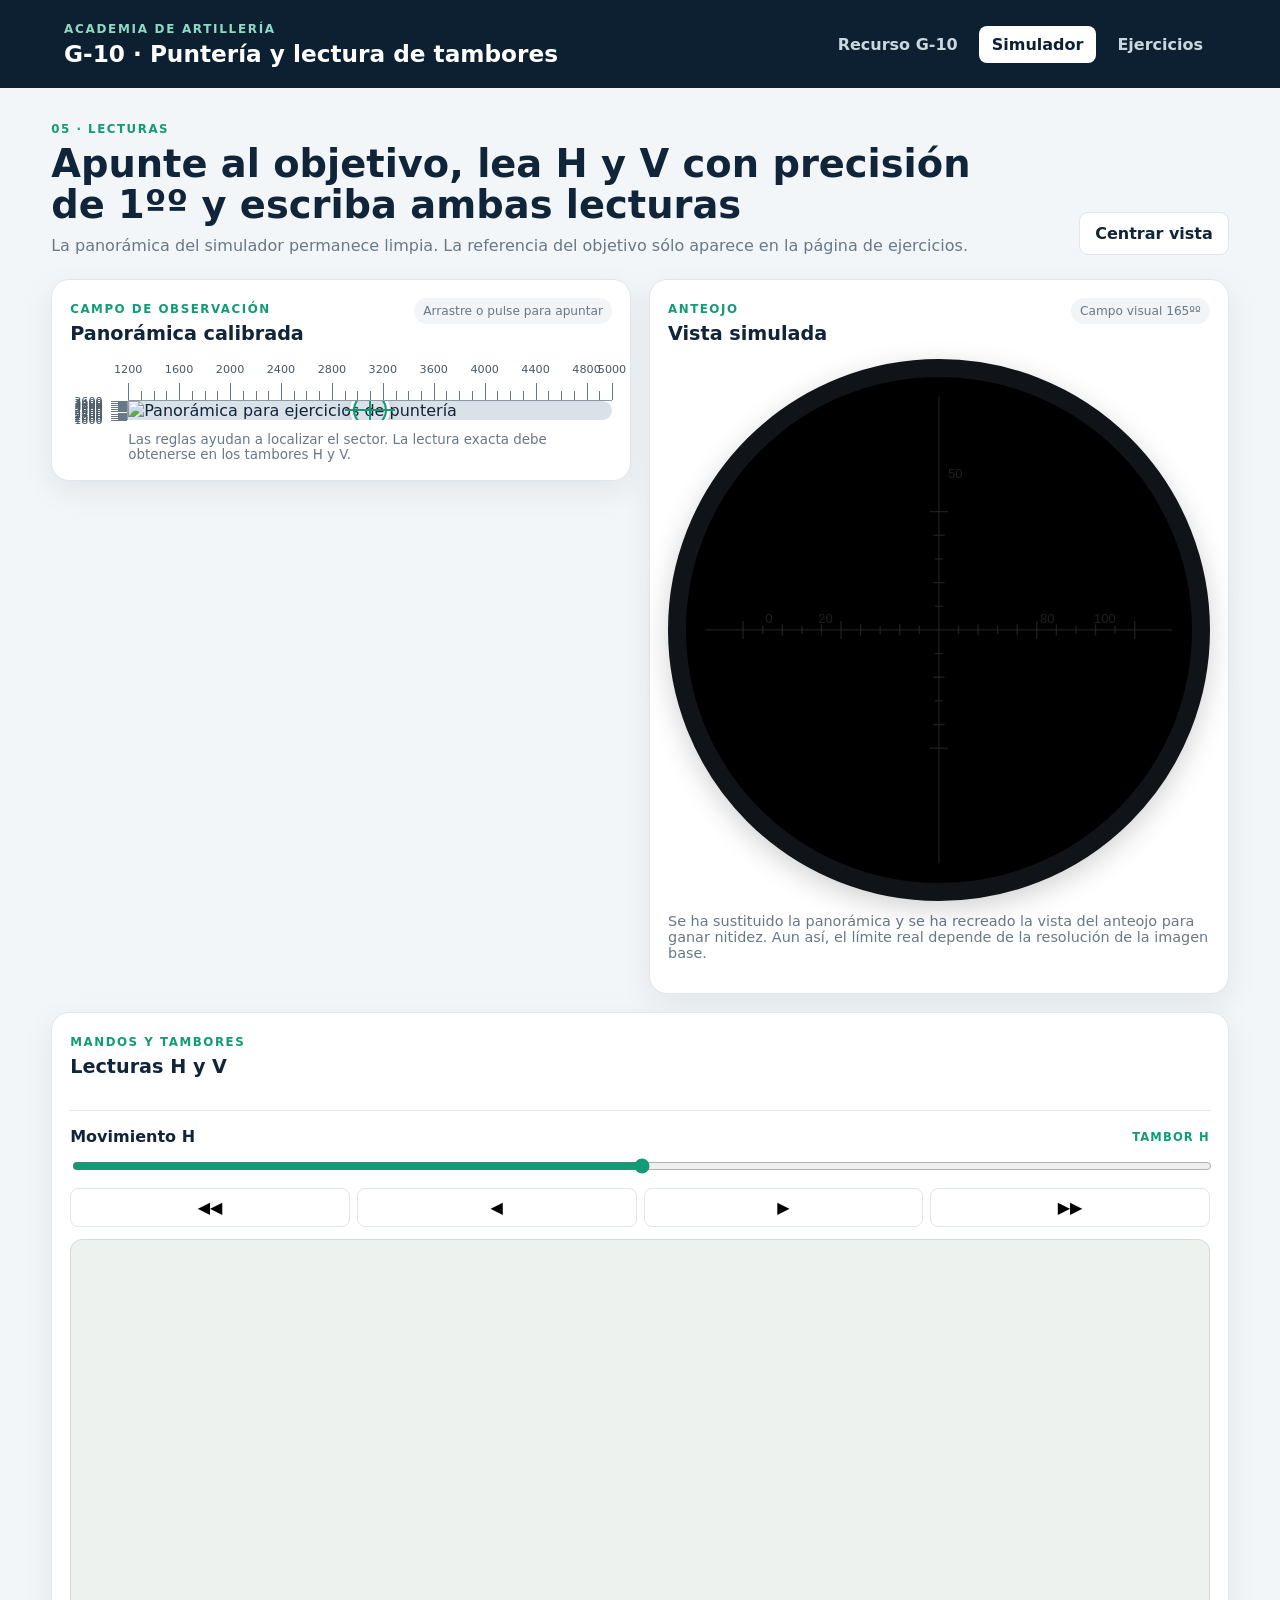
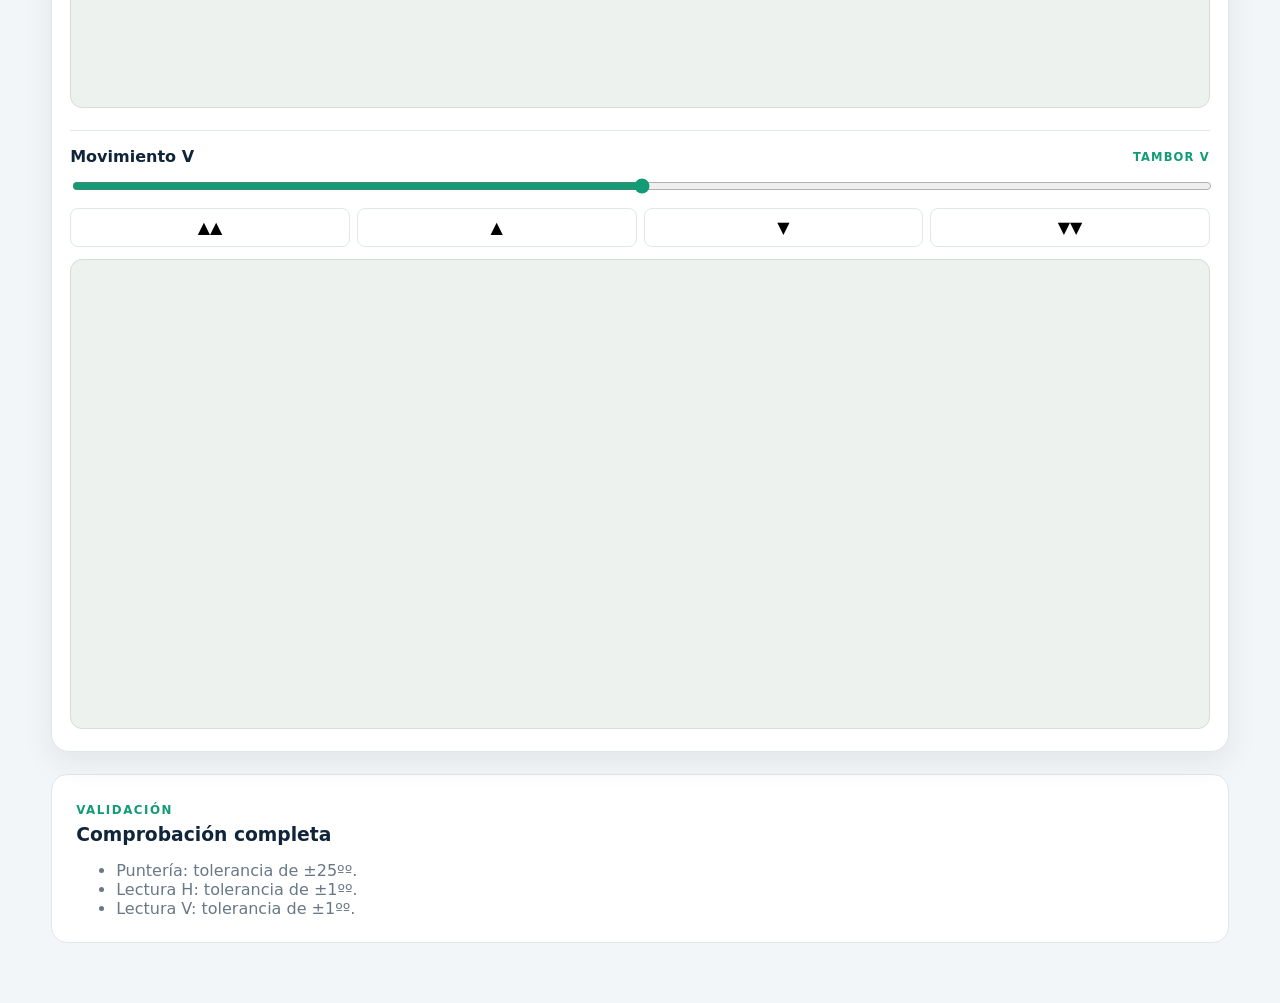
==== practica/index.html @ 2684e85e "Fase 2" ====
<!doctype html>
<html lang="es">
<head>
  <meta charset="utf-8">
  <meta name="viewport" content="width=device-width, initial-scale=1">
  <title>Goniómetro Wild G-10 · Práctica de lecturas</title>
  <link rel="stylesheet" href="styles.css">
</head>
<body>
<header class="topbar">
  <div>
    <p>Academia de Artillería</p>
    <h1>G-10 · Puntería y lectura de tambores</h1>
  </div>
  <nav>
    <a href="../index.html">Recurso G-10</a>
    <a class="active" href="index.html">Simulador</a>
    <a href="ejercicios.html">Ejercicios</a>
  </nav>
</header>

<main>
  <section class="intro">
    <div>
      <span class="eyebrow">05 · LECTURAS</span>
      <h2>Apunte al objetivo, lea H y V con precisión de 1ºº y escriba ambas lecturas</h2>
      <p>La panorámica del simulador permanece limpia. La referencia del objetivo sólo aparece en la página de ejercicios.</p>
    </div>
    <button id="resetButton" class="secondary">Centrar vista</button>
  </section>

  <section id="exerciseBanner" class="exercise-banner hidden">
    <div class="exercise-copy">
      <span class="eyebrow">EJERCICIO ACTIVO</span>
      <h3 id="exerciseName"></h3>
      <p id="exerciseDescription"></p>
    </div>

    <form id="answerForm" class="answer-form" novalidate>
      <label>Lectura H
        <input id="answerH" type="number" inputmode="numeric" min="1200" max="5000" placeholder="0000" required>
      </label>
      <label>Lectura V
        <input id="answerV" type="number" inputmode="numeric" min="1800" max="3600" placeholder="0000" required>
      </label>
      <button class="primary" type="submit">Comprobar</button>
      <a href="ejercicios.html" class="secondary">Cambiar ejercicio</a>
    </form>

    <p id="exerciseFeedback" class="feedback" aria-live="polite"></p>
  </section>

  <section class="simulator-grid">
    <article class="panel panorama-panel">
      <div class="panel-heading">
        <div><span class="eyebrow">CAMPO DE OBSERVACIÓN</span><h3>Panorámica calibrada</h3></div>
        <span class="hint">Arrastre o pulse para apuntar</span>
      </div>

      <div class="calibrated-panorama">
        <div id="horizontalRuler" class="horizontal-ruler" aria-hidden="true"></div>
        <div id="verticalRuler" class="vertical-ruler" aria-hidden="true"></div>
        <div class="panorama-wrap" id="panoramaWrap">
          <img id="panoramaImage" src="assets/panorama_campo.jpg" alt="Panorámica para ejercicios de puntería">
          <div class="aim-marker" id="aimMarker" aria-hidden="true"></div>
        </div>
      </div>
      <p class="panorama-note">Las reglas ayudan a localizar el sector. La lectura exacta debe obtenerse en los tambores H y V.</p>
    </article>

    <article class="panel visor-panel">
      <div class="panel-heading">
        <div><span class="eyebrow">ANTEOJO</span><h3>Vista simulada</h3></div>
        <span class="hint">Campo visual 165ºº</span>
      </div>

      <div class="eyepiece">
        <canvas id="scopeCanvas" width="620" height="620"></canvas>
        <svg class="reticle" viewBox="0 0 620 620" aria-label="Retícula del anteojo">
          <line x1="310" y1="24" x2="310" y2="596"/>
          <line x1="24" y1="310" x2="596" y2="310"/>
          <g id="verticalTicks"></g>
          <g id="horizontalTicks"></g>
          <text x="321" y="124">50</text>
          <text x="97" y="302">0</text>
          <text x="162" y="302">20</text>
          <text x="434" y="302">80</text>
          <text x="500" y="302">100</text>
        </svg>
      </div>
      <p class="scope-note">Se ha sustituido la panorámica y se ha recreado la vista del anteojo para ganar nitidez. Aun así, el límite real depende de la resolución de la imagen base.</p>
    </article>

    <article class="panel controls-panel">
      <div class="panel-heading">
        <div><span class="eyebrow">MANDOS Y TAMBORES</span><h3>Lecturas H y V</h3></div>
      </div>

      <div class="control-block">
        <div class="control-title"><label for="directionRange">Movimiento H</label><span>Tambor H</span></div>
        <input id="directionRange" type="range" min="1200" max="5000" value="3100" step="1">
        <div class="button-row">
          <button type="button" data-axis="x" data-step="-20">◀◀</button>
          <button type="button" data-axis="x" data-step="-1">◀</button>
          <button type="button" data-axis="x" data-step="1">▶</button>
          <button type="button" data-axis="x" data-step="20">▶▶</button>
        </div>
        <canvas id="drumH" class="drum-canvas" width="560" height="230" aria-label="Tambor horizontal"></canvas>
      </div>

      <div class="control-block">
        <div class="control-title"><label for="elevationRange">Movimiento V</label><span>Tambor V</span></div>
        <input id="elevationRange" type="range" min="1800" max="3600" value="2700" step="1">
        <div class="button-row">
          <button type="button" data-axis="y" data-step="20">▲▲</button>
          <button type="button" data-axis="y" data-step="1">▲</button>
          <button type="button" data-axis="y" data-step="-1">▼</button>
          <button type="button" data-axis="y" data-step="-20">▼▼</button>
        </div>
        <canvas id="drumV" class="drum-canvas" width="560" height="230" aria-label="Tambor vertical"></canvas>
      </div>
    </article>
  </section>

  <section class="method-note">
    <span class="eyebrow">VALIDACIÓN</span>
    <h3>Comprobación completa</h3>
    <ul>
      <li>Puntería: tolerancia de ±25ºº.</li>
      <li>Lectura H: tolerancia de ±1ºº.</li>
      <li>Lectura V: tolerancia de ±1ºº.</li>
    </ul>
  </section>
</main>

<script src="data.js"></script>
<script src="simulator.js"></script>
</body>
</html>
---- practica/styles.css ----
:root{
  --nav:#0d2032; --green:#139b76; --bg:#f3f6f8; --surface:#fff; --ink:#10243a;
  --muted:#687887; --line:#dfe7ec; --danger:#b94739; --shadow:0 10px 30px rgba(16,36,58,.08)
}
*{box-sizing:border-box}
body{margin:0;font-family:Inter,ui-sans-serif,system-ui,-apple-system,"Segoe UI",sans-serif;background:var(--bg);color:var(--ink)}
button,input{font:inherit}
a{text-decoration:none;color:inherit}
.topbar{min-height:88px;display:flex;align-items:center;justify-content:space-between;padding:0 clamp(20px,5vw,70px);background:var(--nav);color:#fff}
.topbar p{margin:0;color:#91d9c3;font-size:.75rem;letter-spacing:.14em;text-transform:uppercase;font-weight:800}
.topbar h1{margin:4px 0 0;font-size:1.45rem}
.topbar nav{display:flex;gap:8px}
.topbar nav a{padding:9px 13px;border-radius:8px;color:#cbd7df;font-weight:800}
.topbar nav a.active,.topbar nav a:hover{background:#fff;color:var(--nav)}

main{padding:30px clamp(18px,4vw,56px) 60px}
.intro{display:flex;justify-content:space-between;gap:24px;align-items:end;margin-bottom:24px}
.intro h2{font-size:clamp(1.8rem,3vw,3rem);line-height:1.08;margin:6px 0 10px;max-width:980px}
.intro p{margin:0;color:var(--muted);max-width:940px}
.eyebrow{color:var(--green);font-size:.74rem;letter-spacing:.13em;text-transform:uppercase;font-weight:900}
.primary,.secondary{display:inline-flex;align-items:center;justify-content:center;border-radius:9px;padding:11px 15px;font-weight:800;cursor:pointer}
.primary{border:1px solid var(--green);background:var(--green);color:#fff}
.secondary{border:1px solid var(--line);background:#fff;color:var(--ink)}

.exercise-banner{display:grid;grid-template-columns:minmax(260px,1fr) minmax(420px,auto);gap:18px;align-items:end;margin-bottom:18px;padding:20px;border:1px solid #bfe3d8;border-left:5px solid var(--green);border-radius:14px;background:#f3fbf8}
.exercise-banner.hidden{display:none}
.exercise-copy h3{margin:4px 0}
.exercise-copy p{margin:5px 0 0;color:var(--muted)}
.answer-form{display:grid;grid-template-columns:130px 130px auto auto;gap:9px;align-items:end}
.answer-form label{display:flex;flex-direction:column;gap:6px;font-size:.78rem;font-weight:800}
.answer-form input{padding:11px 12px;border:1px solid #c9d4dd;border-radius:9px;background:#fff}
.feedback{grid-column:1/-1;margin:4px 0 0;font-weight:800}
.feedback.success{color:#087455}
.feedback.error{color:var(--danger)}

.simulator-grid{display:grid;grid-template-columns:1.25fr .9fr .9fr;gap:18px;align-items:start}
.panel{background:var(--surface);border:1px solid var(--line);border-radius:18px;box-shadow:var(--shadow);padding:18px}
.panel-heading{display:flex;align-items:start;justify-content:space-between;gap:16px;margin-bottom:14px}
.panel-heading h3{margin:5px 0 0;font-size:1.2rem}
.hint{font-size:.76rem;color:var(--muted);background:#f2f5f7;padding:6px 9px;border-radius:999px}

.calibrated-panorama{position:relative;padding:42px 0 0 58px}
.panorama-wrap{position:relative;overflow:hidden;border-radius:0 12px 12px 0;background:#d9e2e8;cursor:crosshair;touch-action:none}
.panorama-wrap img{width:100%;display:block;user-select:none;pointer-events:none}
.horizontal-ruler{position:absolute;left:58px;right:0;top:0;height:42px;border-bottom:1px solid #8b9aa6}
.vertical-ruler{position:absolute;left:0;top:42px;bottom:0;width:58px;border-right:1px solid #8b9aa6}
.ruler-tick{position:absolute;background:#677886}
.horizontal-ruler .ruler-tick{bottom:0;width:1px}
.vertical-ruler .ruler-tick{right:0;height:1px}
.ruler-label{position:absolute;color:#475866;font-size:.7rem;transform:translateX(-50%)}
.horizontal-ruler .ruler-label{top:4px}
.vertical-ruler .ruler-label{left:4px;transform:translateY(-50%)}
.aim-marker{position:absolute;width:34px;height:34px;border:2px solid var(--green);border-radius:50%;transform:translate(-50%,-50%);pointer-events:none;box-shadow:0 0 0 3px rgba(255,255,255,.92),0 5px 18px rgba(0,0,0,.22)}
.aim-marker::before,.aim-marker::after{content:"";position:absolute;background:var(--green)}
.aim-marker::before{width:2px;height:50px;left:14px;top:-10px}
.aim-marker::after{height:2px;width:50px;left:-10px;top:14px}
.panorama-note{margin:12px 0 0 58px;color:var(--muted);font-size:.84rem}

.eyepiece{position:relative;width:min(100%,570px);aspect-ratio:1;margin:0 auto;border-radius:50%;overflow:hidden;background:#000;border:18px solid #101419;box-shadow:inset 0 0 55px rgba(0,0,0,.7),0 8px 28px rgba(0,0,0,.18)}
#scopeCanvas{width:100%;height:100%;display:block}
.reticle{position:absolute;inset:0;width:100%;height:100%;pointer-events:none}
.reticle line{stroke:rgba(42,42,42,.72);stroke-width:1.6}
.reticle text{fill:rgba(42,42,42,.75);font-size:16px;font-family:Arial,sans-serif}
.scope-note{color:var(--muted);margin-top:12px;font-size:.9rem}

.controls-panel{display:grid;gap:18px}
.control-block{border-top:1px solid var(--line);padding-top:16px}
.control-block:first-of-type{border-top:0;padding-top:0}
.control-title{display:flex;justify-content:space-between;align-items:center;gap:12px;margin-bottom:10px}
.control-title label{font-weight:800}
.control-title span{font-size:.72rem;color:var(--green);font-weight:900;letter-spacing:.1em;text-transform:uppercase}
input[type="range"]{width:100%;accent-color:var(--green)}
.button-row{display:grid;grid-template-columns:repeat(4,1fr);gap:7px;margin:10px 0 12px}
.button-row button{border:1px solid var(--line);background:#fff;padding:9px 4px;border-radius:8px;cursor:pointer;font-weight:800}
.drum-canvas{width:100%;height:auto;border:1px solid #d4ddd8;border-radius:12px;background:#eef2ee}

.exercise-grid{display:grid;grid-template-columns:repeat(2,1fr);gap:18px}
.exercise-card{background:#fff;border:1px solid var(--line);border-radius:17px;overflow:hidden;box-shadow:var(--shadow)}
.exercise-card img{width:100%;height:260px;object-fit:cover}
.exercise-card-body{padding:20px}
.exercise-card-header{display:flex;gap:12px;align-items:center}
.exercise-number{width:38px;height:38px;border-radius:50%;display:grid;place-items:center;background:var(--green);color:#fff;font-weight:900}
.exercise-card h3{margin:0}
.exercise-card p{color:var(--muted)}
.exercise-card-actions{display:flex;gap:10px;flex-wrap:wrap;margin-top:8px}

.method-note{margin-top:22px;padding:24px;background:#fff;border:1px solid var(--line);border-radius:16px}
.method-note h3{margin:6px 0 8px}
.method-note p,.method-note li{color:var(--muted)}
.method-note ul,.method-note ol{margin-bottom:0}

@media(max-width:1280px){
  .simulator-grid{grid-template-columns:1fr 1fr}
  .controls-panel{grid-column:1/-1}
  .exercise-banner{grid-template-columns:1fr}
}
@media(max-width:820px){
  .topbar{padding:16px 20px;align-items:flex-start}
  .topbar nav{margin-top:4px}
  .intro{display:block}
  .simulator-grid,.exercise-grid{grid-template-columns:1fr}
  .answer-form{grid-template-columns:1fr 1fr}
  .calibrated-panorama{padding-left:46px}
  .horizontal-ruler{left:46px}
  .vertical-ruler{width:46px}
  .panorama-note{margin-left:46px}
}
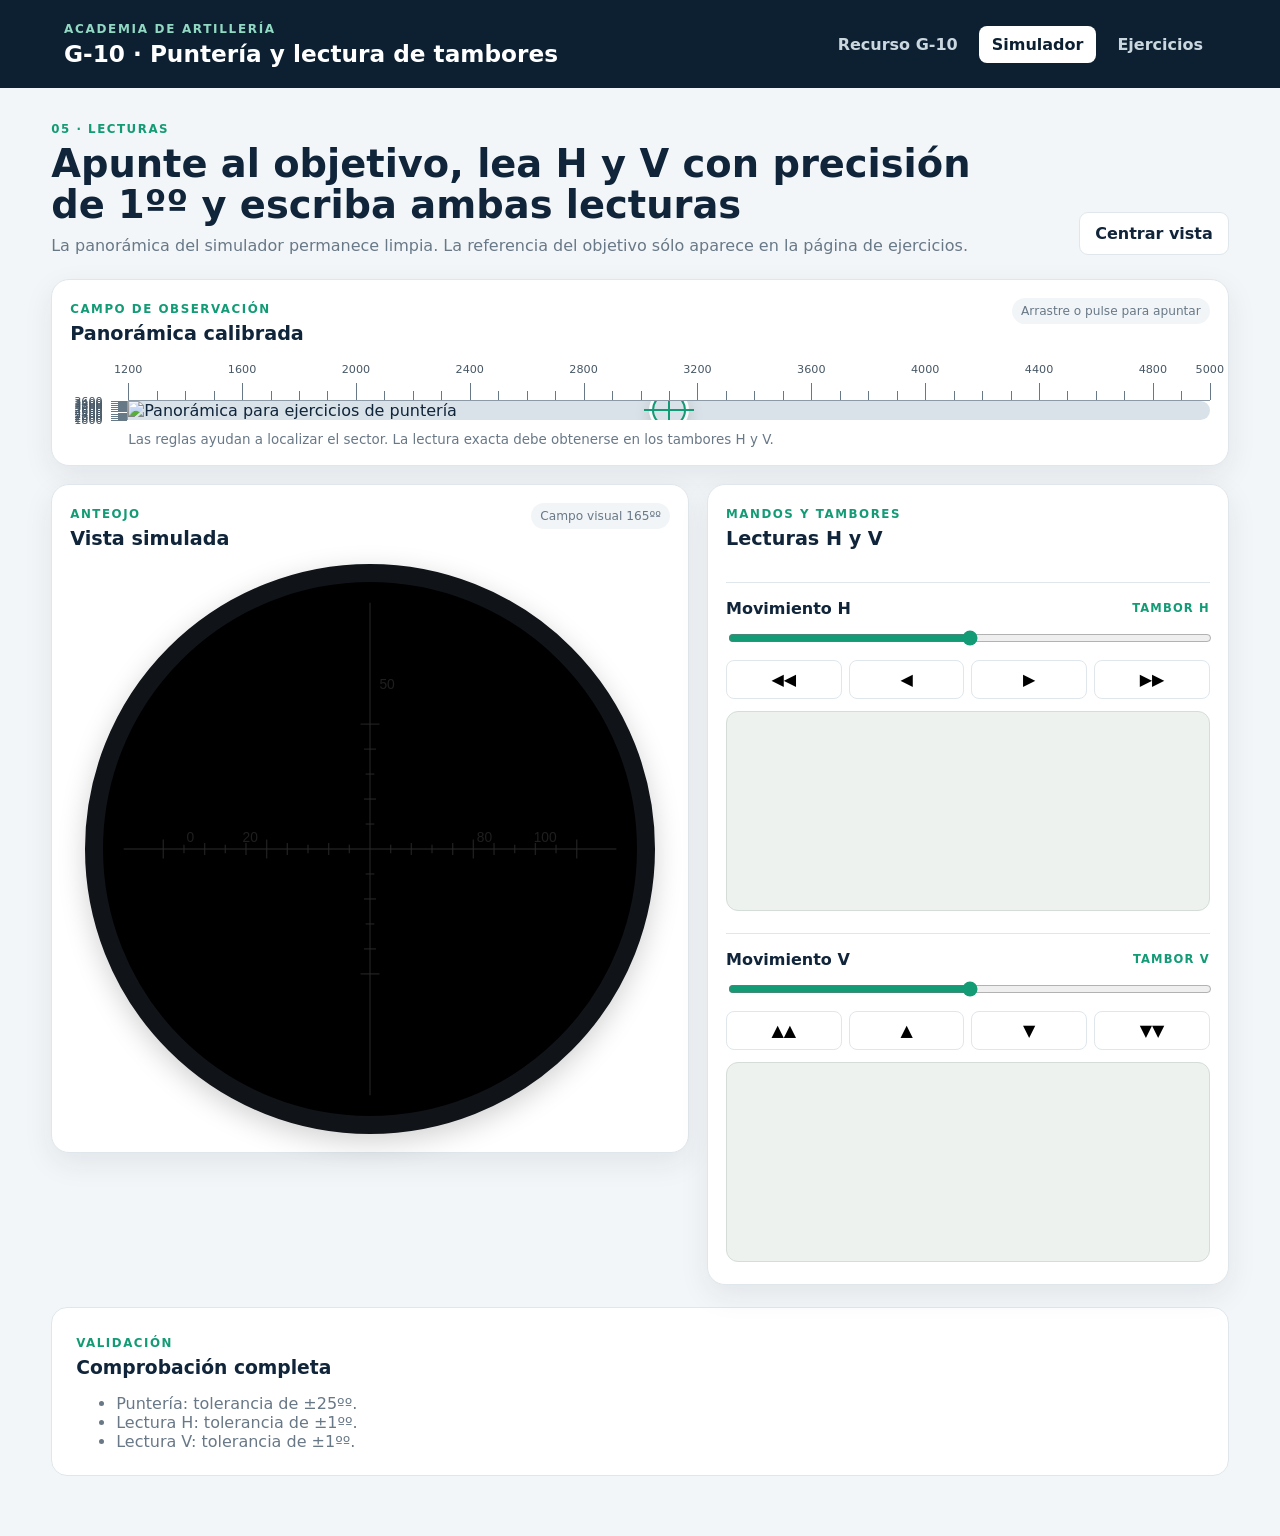
==== commit 5a4bf35b: "Refactor practica simulator layout & responsive CSS" ====
--- a/practica/index.html
+++ b/practica/index.html
@@ -50,7 +50,7 @@
     <p id="exerciseFeedback" class="feedback" aria-live="polite"></p>
   </section>
 
-  <section class="simulator-grid">
+  <section class="simulator-layout">
     <article class="panel panorama-panel">
       <div class="panel-heading">
         <div><span class="eyebrow">CAMPO DE OBSERVACIÓN</span><h3>Panorámica calibrada</h3></div>
@@ -68,7 +68,8 @@
       <p class="panorama-note">Las reglas ayudan a localizar el sector. La lectura exacta debe obtenerse en los tambores H y V.</p>
     </article>
 
-    <article class="panel visor-panel">
+    <div class="instrument-stage">
+      <article class="panel visor-panel">
       <div class="panel-heading">
         <div><span class="eyebrow">ANTEOJO</span><h3>Vista simulada</h3></div>
         <span class="hint">Campo visual 165ºº</span>
@@ -88,7 +89,6 @@
           <text x="500" y="302">100</text>
         </svg>
       </div>
-      <p class="scope-note">Se ha sustituido la panorámica y se ha recreado la vista del anteojo para ganar nitidez. Aun así, el límite real depende de la resolución de la imagen base.</p>
     </article>
 
     <article class="panel controls-panel">
@@ -96,7 +96,7 @@
         <div><span class="eyebrow">MANDOS Y TAMBORES</span><h3>Lecturas H y V</h3></div>
       </div>
 
-      <div class="control-block">
+      <div class="control-block horizontal-control">
         <div class="control-title"><label for="directionRange">Movimiento H</label><span>Tambor H</span></div>
         <input id="directionRange" type="range" min="1200" max="5000" value="3100" step="1">
         <div class="button-row">
@@ -108,7 +108,7 @@
         <canvas id="drumH" class="drum-canvas" width="560" height="230" aria-label="Tambor horizontal"></canvas>
       </div>
 
-      <div class="control-block">
+      <div class="control-block vertical-control">
         <div class="control-title"><label for="elevationRange">Movimiento V</label><span>Tambor V</span></div>
         <input id="elevationRange" type="range" min="1800" max="3600" value="2700" step="1">
         <div class="button-row">
@@ -120,6 +120,7 @@
         <canvas id="drumV" class="drum-canvas" width="560" height="230" aria-label="Tambor vertical"></canvas>
       </div>
     </article>
+    </div>
   </section>
 
   <section class="method-note">
--- a/practica/styles.css
+++ b/practica/styles.css
@@ -33,7 +33,26 @@
 .feedback.success{color:#087455}
 .feedback.error{color:var(--danger)}
 
-.simulator-grid{display:grid;grid-template-columns:1.25fr .9fr .9fr;gap:18px;align-items:start}
+.simulator-layout{
+  display:grid;
+  gap:18px;
+}
+
+.panorama-panel{
+  width:100%;
+}
+
+.instrument-stage{
+  display:grid;
+  grid-template-columns:minmax(0,1.1fr) minmax(360px,.9fr);
+  gap:18px;
+  align-items:start;
+}
+
+.visor-panel,
+.controls-panel{
+  min-width:0;
+}
 .panel{background:var(--surface);border:1px solid var(--line);border-radius:18px;box-shadow:var(--shadow);padding:18px}
 .panel-heading{display:flex;align-items:start;justify-content:space-between;gap:16px;margin-bottom:14px}
 .panel-heading h3{margin:5px 0 0;font-size:1.2rem}
@@ -63,7 +82,11 @@
 .reticle text{fill:rgba(42,42,42,.75);font-size:16px;font-family:Arial,sans-serif}
 .scope-note{color:var(--muted);margin-top:12px;font-size:.9rem}
 
-.controls-panel{display:grid;gap:18px}
+.controls-panel{
+  display:grid;
+  grid-template-columns:1fr;
+  gap:18px;
+}
 .control-block{border-top:1px solid var(--line);padding-top:16px}
 .control-block:first-of-type{border-top:0;padding-top:0}
 .control-title{display:flex;justify-content:space-between;align-items:center;gap:12px;margin-bottom:10px}
@@ -89,19 +112,340 @@
 .method-note p,.method-note li{color:var(--muted)}
 .method-note ul,.method-note ol{margin-bottom:0}
 
-@media(max-width:1280px){
-  .simulator-grid{grid-template-columns:1fr 1fr}
-  .controls-panel{grid-column:1/-1}
-  .exercise-banner{grid-template-columns:1fr}
-}
+@media(max-width:1100px){
+  .instrument-stage{
+    grid-template-columns:minmax(0,1fr) minmax(320px,.82fr);
+  }
+
+  .eyepiece{
+    width:min(100%,500px);
+  }
+
+  .drum-canvas{
+    display:block;
+    width:100%;
+    max-width:100%;
+    height:auto;
+  }
+
+  .exercise-banner{
+    grid-template-columns:1fr;
+  }
+}
+
 @media(max-width:820px){
-  .topbar{padding:16px 20px;align-items:flex-start}
-  .topbar nav{margin-top:4px}
-  .intro{display:block}
-  .simulator-grid,.exercise-grid{grid-template-columns:1fr}
-  .answer-form{grid-template-columns:1fr 1fr}
-  .calibrated-panorama{padding-left:46px}
-  .horizontal-ruler{left:46px}
-  .vertical-ruler{width:46px}
-  .panorama-note{margin-left:46px}
-}
+  .topbar{
+    padding:16px 20px;
+    align-items:flex-start;
+  }
+
+  .topbar nav{
+    margin-top:4px;
+  }
+
+  .intro{
+    display:block;
+  }
+
+  .intro #resetButton{
+    margin-top:16px;
+  }
+
+  .instrument-stage{
+    grid-template-columns:minmax(0,1fr) minmax(118px,34vw);
+    grid-template-areas:
+      "visor vertical"
+      "horizontal horizontal";
+    gap:12px;
+    align-items:start;
+  }
+
+  .visor-panel{
+    grid-area:visor;
+    padding:14px;
+  }
+
+  .controls-panel{
+    display:contents;
+  }
+
+  .controls-panel>.panel-heading{
+    display:none;
+  }
+
+  .vertical-control{
+    grid-area:vertical;
+    min-width:0;
+    padding:10px;
+    border:1px solid var(--line);
+    border-radius:14px;
+    background:var(--surface);
+    box-shadow:var(--shadow);
+  }
+
+  .horizontal-control{
+    grid-area:horizontal;
+    min-width:0;
+    padding:12px 14px;
+    border:1px solid var(--line);
+    border-radius:14px;
+    background:var(--surface);
+    box-shadow:var(--shadow);
+  }
+
+  .control-block,
+  .control-block:first-of-type{
+    border-top:0;
+  }
+
+  .control-title{
+    display:block;
+    margin-bottom:8px;
+  }
+
+  .control-title label{
+    display:block;
+    font-size:.78rem;
+  }
+
+  .control-title span{
+    display:block;
+    margin-top:2px;
+    font-size:.6rem;
+  }
+
+  .vertical-control input[type="range"]{
+    writing-mode:vertical-lr;
+    direction:rtl;
+    width:24px;
+    height:190px;
+    margin:4px auto 10px;
+    display:block;
+  }
+
+  .vertical-control .button-row{
+    grid-template-columns:1fr 1fr;
+    gap:5px;
+    margin:6px 0 8px;
+  }
+
+  .vertical-control .button-row button{
+    min-width:0;
+    padding:8px 2px;
+    font-size:.82rem;
+  }
+
+  .vertical-control .drum-canvas{
+    width:100%;
+    height:auto;
+    max-width:140px;
+    margin:0 auto;
+  }
+
+  .horizontal-control{
+    display:grid;
+    grid-template-columns:minmax(0,1fr) minmax(180px,.8fr);
+    grid-template-areas:
+      "title drum"
+      "range drum"
+      "buttons drum";
+    column-gap:12px;
+    align-items:center;
+  }
+
+  .horizontal-control .control-title{
+    grid-area:title;
+    margin:0;
+  }
+
+  .horizontal-control input[type="range"]{
+    grid-area:range;
+    width:100%;
+  }
+
+  .horizontal-control .button-row{
+    grid-area:buttons;
+    grid-template-columns:repeat(4,minmax(0,1fr));
+    gap:5px;
+    margin:6px 0 0;
+  }
+
+  .horizontal-control .button-row button{
+    min-width:0;
+    padding:9px 3px;
+    font-size:.9rem;
+  }
+
+  .horizontal-control .drum-canvas{
+    grid-area:drum;
+    display:block;
+    width:100%;
+    max-width:260px;
+    height:auto;
+    justify-self:end;
+  }
+
+  .eyepiece{
+    width:min(100%,430px);
+    border-width:12px;
+  }
+
+  .scope-note{
+    display:none;
+  }
+
+  .answer-form{
+    grid-template-columns:1fr 1fr;
+  }
+
+  .calibrated-panorama{
+    padding-left:46px;
+  }
+
+  .horizontal-ruler{
+    left:46px;
+  }
+
+  .vertical-ruler{
+    width:46px;
+  }
+
+  .panorama-note{
+    margin-left:46px;
+  }
+}
+
+@media(max-width:560px){
+  .topbar{
+    flex-direction:column;
+    gap:14px;
+  }
+
+  .topbar nav{
+    width:100%;
+    display:grid;
+    grid-template-columns:1fr;
+  }
+
+  .topbar nav a{
+    width:100%;
+    text-align:center;
+  }
+
+  main{
+    padding:20px 10px 40px;
+  }
+
+  .intro h2{
+    font-size:1.75rem;
+  }
+
+  .intro #resetButton{
+    width:100%;
+  }
+
+  .panel{
+    padding:12px;
+    border-radius:14px;
+  }
+
+  .panel-heading{
+    display:block;
+  }
+
+  .panel-heading .hint{
+    display:inline-block;
+    margin-top:8px;
+  }
+
+  .calibrated-panorama{
+    padding-top:34px;
+    padding-left:38px;
+  }
+
+  .horizontal-ruler{
+    left:38px;
+    height:34px;
+  }
+
+  .vertical-ruler{
+    width:38px;
+    top:34px;
+  }
+
+  .ruler-label{
+    font-size:.56rem;
+  }
+
+  .panorama-note{
+    margin-left:38px;
+  }
+
+  .instrument-stage{
+    grid-template-columns:minmax(0,1fr) 112px;
+    gap:8px;
+  }
+
+  .visor-panel{
+    padding:10px;
+  }
+
+  .visor-panel .panel-heading h3{
+    font-size:1rem;
+  }
+
+  .visor-panel .eyebrow,
+  .visor-panel .hint{
+    display:none;
+  }
+
+  .eyepiece{
+    width:100%;
+    border-width:9px;
+  }
+
+  .vertical-control{
+    padding:8px 6px;
+  }
+
+  .vertical-control input[type="range"]{
+    height:145px;
+  }
+
+  .vertical-control .button-row button{
+    font-size:.74rem;
+    padding:7px 1px;
+  }
+
+  .vertical-control .drum-canvas{
+    max-width:104px;
+  }
+
+  .horizontal-control{
+    grid-template-columns:minmax(0,1fr) 150px;
+    padding:10px;
+    column-gap:8px;
+  }
+
+  .horizontal-control .drum-canvas{
+    max-width:150px;
+  }
+
+  .horizontal-control .button-row button{
+    font-size:.8rem;
+    padding:8px 1px;
+  }
+
+  .answer-form{
+    grid-template-columns:1fr;
+  }
+
+  .answer-form .primary,
+  .answer-form .secondary{
+    width:100%;
+  }
+
+  .exercise-banner{
+    padding:14px;
+  }
+}
